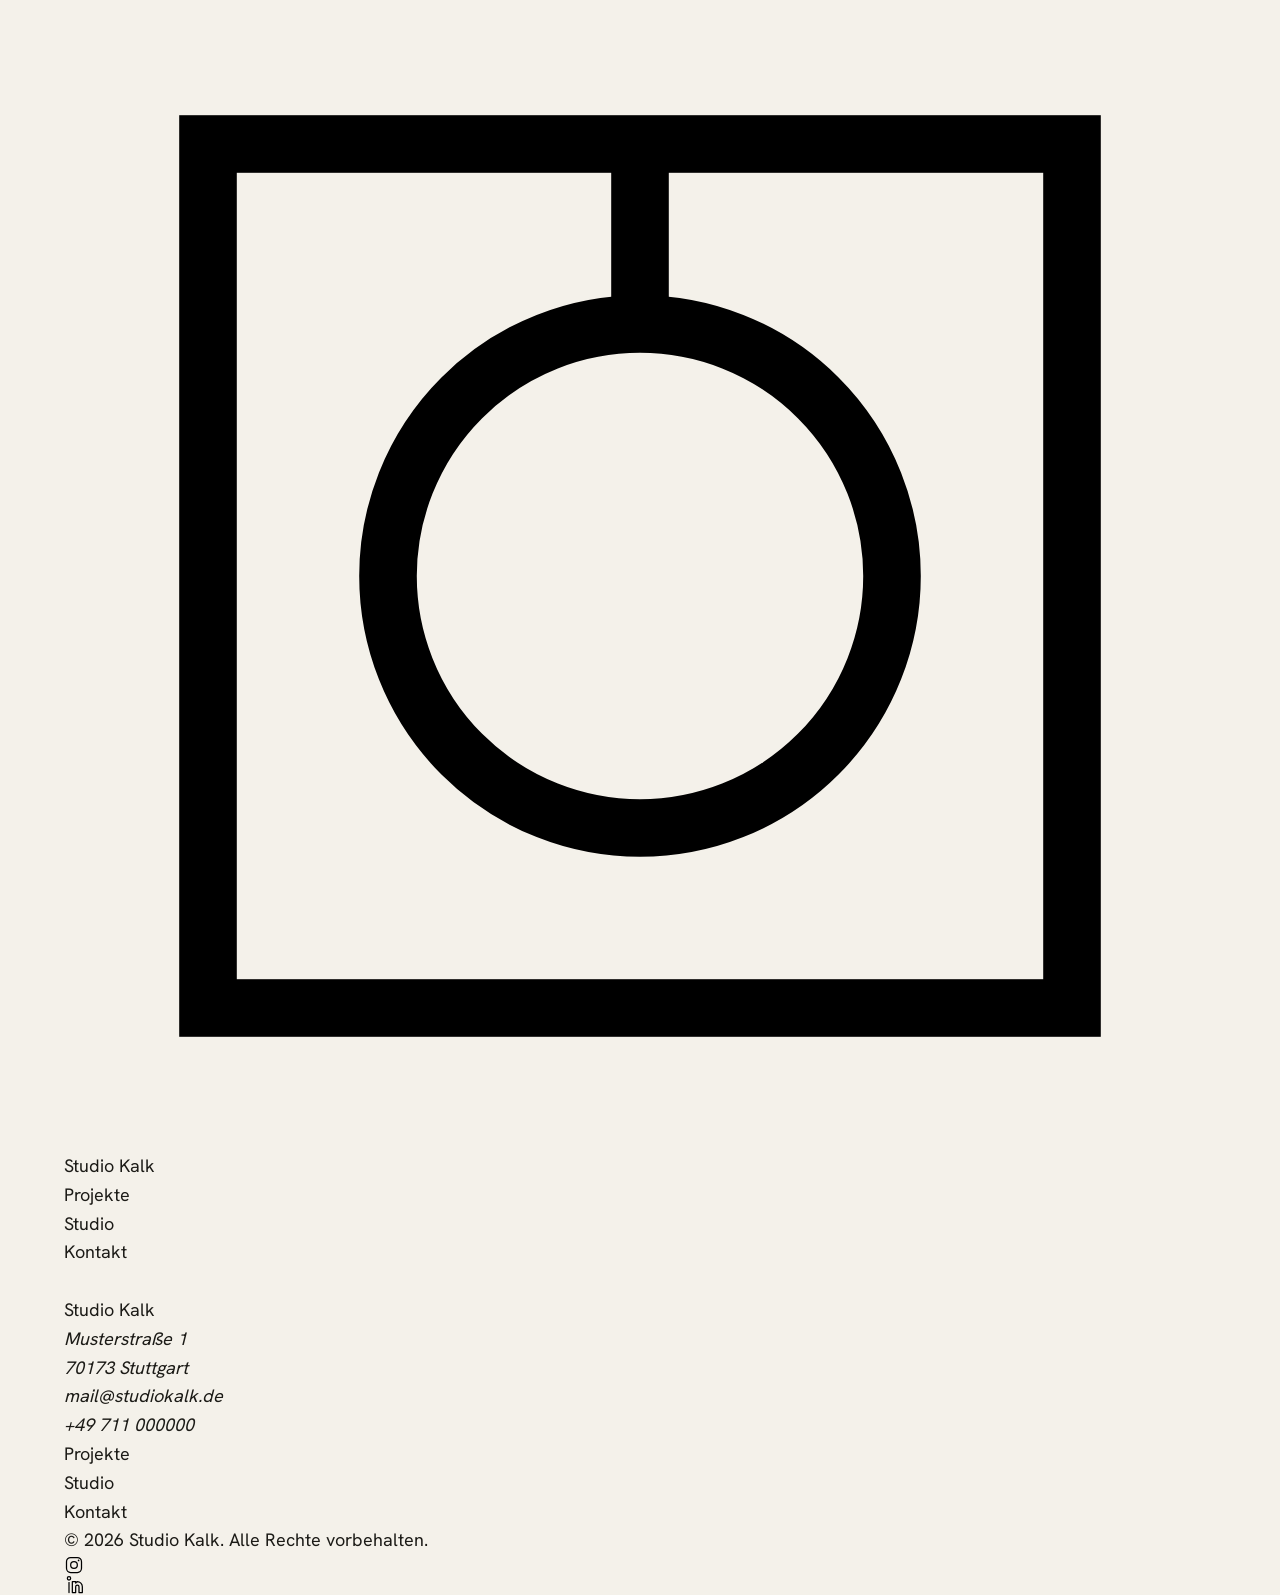
==== kontakt.html @ 5e5cde3a "Add projekte, projekt, studio and kontakt pages with shared header/footer, build homepage hero, intr" ====
<!doctype html>
<html lang="de">
  <head>
    <meta charset="UTF-8" />
    <meta name="viewport" content="width=device-width, initial-scale=1.0" />
    <title>Kontakt - Studio Kalk</title>
    <link rel="stylesheet" href="./css/fonts.css" />
    <link rel="stylesheet" href="./css/standart.css" />
    <link rel="stylesheet" href="style.css" />
  </head>
  <body>
    <!--Skip link -->
    <a href="#main" class="visually-hidden">Zum Hauptinhalt springen</a>

    <!-- Header -->
    <header class="site-header">
      <div class="container header-inner">
        <a href="index.html" class="logo">
          <img src="assets/icons/logo.svg" alt="" />
          <span>Studio Kalk</span>
        </a>
        <nav class="site-nav" aria-label="Hauptnavigation">
          <ul>
            <li><a href="projekte.html">Projekte</a></li>
            <li><a href="studio.html">Studio</a></li>
            <li><a href="kontakt.html" aria-current="page">Kontakt</a></li>
          </ul>
        </nav>

        <!-- Burger-Button (mobile)-->
        <button
          class="nav-toggle"
          aria-expanded="false"
          aria-controls="site-nav"
        >
          <img src="assets/icons/menu.svg" alt="Menü öffnen" />
        </button>
      </div>
    </header>

    <main id="main"></main>

    <!-- Footer -->

    <footer class="site-footer">
      <div class="container">
        <div class="footer-top">
          <p class="footer-brand">Studio Kalk</p>
          <address>
            Musterstraße 1<br />
            70173 Stuttgart<br />
            <a href="mailto:mail@studiokalk.de">mail@studiokalk.de</a><br />
            <a href="tel:+49711000000">+49 711 000000</a>
          </address>
          <nav aria-label="Footer-Navigation">
            <ul>
              <li><a href="projekte.html">Projekte</a></li>
              <li><a href="studio.html">Studio</a></li>
              <li><a href="kontakt.html">Kontakt</a></li>
            </ul>
          </nav>
        </div>
        <div class="footer-bottom">
          <p>&copy; 2026 Studio Kalk. Alle Rechte vorbehalten.</p>
          <ul class="socials">
            <li>
              <a href="#" aria-label="Instagram"
                ><img
                  src="assets/icons/instagram.svg"
                  alt=""
                  width="20"
                  height="20"
              /></a>
            </li>
            <li>
              <a href="#" aria-label="LinkedIn"
                ><img
                  src="assets/icons/linkedin.svg"
                  alt=""
                  width="20"
                  height="20"
              /></a>
            </li>
          </ul>
        </div>
      </div>
    </footer>
    <script src="./script/data.js"></script>
    <script src="./script/template.js"></script>
    <script src="script.js"></script>
  </body>
</html>
---- css/fonts.css ----
/* ===========================================================
   Schriften – nur die Schnitte, die das Projekt wirklich nutzt
   Display = Bricolage Grotesque (Überschriften, Logo)
   Body    = Hanken Grotesk (Fließtext, Navigation)
   =========================================================== */

/* ---------- Bricolage Grotesque ---------- */

@font-face {
  font-display: swap;
  font-family: "Bricolage Grotesque";
  font-style: normal;
  font-weight: 400;
  src: url("../assets/fonts/bricolage-grotesque-v9-latin-regular.woff2") format("woff2");
}
@font-face {
  font-display: swap;
  font-family: "Bricolage Grotesque";
  font-style: normal;
  font-weight: 500;
  src: url("../assets/fonts/bricolage-grotesque-v9-latin-500.woff2") format("woff2");
}
@font-face {
  font-display: swap;
  font-family: "Bricolage Grotesque";
  font-style: normal;
  font-weight: 600;
  src: url("../assets/fonts/bricolage-grotesque-v9-latin-600.woff2") format("woff2");
}
@font-face {
  font-display: swap;
  font-family: "Bricolage Grotesque";
  font-style: normal;
  font-weight: 700;
  src: url("../assets/fonts/bricolage-grotesque-v9-latin-700.woff2") format("woff2");
}

/* ---------- Hanken Grotesk ---------- */

@font-face {
  font-display: swap;
  font-family: "Hanken Grotesk";
  font-style: normal;
  font-weight: 400;
  src: url("../assets/fonts/hanken-grotesk-v12-latin-regular.woff2") format("woff2");
}
@font-face {
  font-display: swap;
  font-family: "Hanken Grotesk";
  font-style: normal;
  font-weight: 500;
  src: url("../assets/fonts/hanken-grotesk-v12-latin-500.woff2") format("woff2");
}
@font-face {
  font-display: swap;
  font-family: "Hanken Grotesk";
  font-style: normal;
  font-weight: 600;
  src: url("../assets/fonts/hanken-grotesk-v12-latin-600.woff2") format("woff2");
}
@font-face {
  font-display: swap;
  font-family: "Hanken Grotesk";
  font-style: normal;
  font-weight: 700;
  src: url("../assets/fonts/hanken-grotesk-v12-latin-700.woff2") format("woff2");
}
---- css/standart.css ----
/* ============================================
   1. DESIGN TOKENS  (:root-Variablen)
   ============================================ */
:root {
  /* ---- Farben: "Warmer Kalkstein / Galerie" ---- */
  --bg: #f4f1ea; /* Standard-Seitenhintergrund */
  --surface: #e9e3d8; /* jeder zweite Abschnitt, Karten */
  --hairline: #d6cebf; /* 1px-Linien, Rahmen um Bilder */
  --ink: #1c1b17; /* Text + Überschriften (warmes Fast-Schwarz) */
  --muted: #6a645a; /* Meta: Ort, Jahr, Bildunterschriften */
  --inverse: #f4f1ea; /* Text auf dunklem Grund */
  --accent: #6e5a3e; /* nur Links/Hover/kleine Details – sehr sparsam */

  /* ---- Schrift ---- */
  --font-display: "Bricolage Grotesque", "Hanken Grotesk", system-ui, sans-serif;
  --font-body: "Hanken Grotesk", system-ui, -apple-system, sans-serif;

  /* ---- Schriftgrößen (fluid: min .. ideal .. max) ---- */
  --text-xs: 0.8125rem; /* 13px – Meta, Labels */
  --text-sm: 0.9375rem; /* 15px */
  --text-base: clamp(1.0625rem, 1rem + 0.3vw, 1.125rem); /* 17–18px Fließtext */
  --text-lg: clamp(1.25rem, 1.1rem + 0.6vw, 1.5rem);
  --h3: clamp(1.5rem, 1.2rem + 1.2vw, 2.25rem); /* ~28–36px */
  --h2: clamp(2rem, 1.5rem + 2vw, 3rem); /* ~40–56px */
  --h1: clamp(2.5rem, 1.8rem + 3vw, 3.5rem);
  --display: clamp(3rem, 2rem + 6vw, 5.5rem); /* Hero-Titel ~64–88px */

  /* ---- Zeilenhöhen ---- */
  --leading-tight: 1.1; /* große Überschriften */
  --leading-snug: 1.3;
  --leading-normal: 1.6; /* Fließtext */

  /* ---- Buchstabenabstand ---- */
  --tracking-tight: -0.02em; /* Überschriften */
  --tracking-wide: 0.08em; /* Labels in GROSSBUCHSTABEN */

  /* ---- Abstände (Spacing-Skala) ---- */
  --space-3xs: 0.25rem; /*  4px */
  --space-2xs: 0.5rem; /*  8px */
  --space-xs: 0.75rem; /* 12px */
  --space-sm: 1rem; /* 16px */
  --space-md: 1.5rem; /* 24px */
  --space-lg: 2.5rem; /* 40px */
  --space-xl: 4rem; /* 64px */
  --space-2xl: 6rem; /* 96px */
  --space-3xl: 10rem; /* 160px */

  /* Abstand zwischen großen Seiten-Abschnitten (fluid) */
  --section-gap: clamp(4rem, 2rem + 10vw, 10rem);

  /* ---- Layout ---- */
  --container: 1280px; /* max. Inhaltsbreite */
  --gutter: clamp(1.25rem, 5vw, 4rem); /* Seitenrand links/rechts */
  --measure: 66ch; /* max. Textbreite für Lesbarkeit */

  /* ---- Sonstiges ---- */
  --radius: 2px; /* Architektur = kantig, fast keine Rundung */
  --border: 1px solid var(--hairline);
  --transition: 200ms ease;
  --transition-slow: 400ms ease;
}

/* ============================================
   2. RESET
   ============================================ */
*,
*::before,
*::after {
  box-sizing: border-box;
  margin: 0;
  padding: 0;
}

html {
  -webkit-text-size-adjust: 100%;
  scroll-behavior: smooth;
}

body {
  min-height: 100vh;
  background: var(--bg);
  color: var(--ink);
  font-family: var(--font-body);
  font-size: var(--text-base);
  font-weight: 400;
  line-height: var(--leading-normal);
  -webkit-font-smoothing: antialiased;
  text-rendering: optimizeLegibility;
}

/* Überschriften: Display-Font, eng, kompakt */
h1,
h2,
h3,
h4 {
  font-family: var(--font-display);
  font-weight: 500;
  line-height: var(--leading-tight);
  letter-spacing: var(--tracking-tight);
  text-wrap: balance; /* verhindert einzelne Wörter in der letzten Zeile */
}

h1 {
  font-size: var(--h1);
}
h2 {
  font-size: var(--h2);
}
h3 {
  font-size: var(--h3);
}

p {
  max-width: var(--measure);
  text-wrap: pretty;
}

/* Medien nie breiter als ihr Container */
img,
picture,
video,
svg {
  display: block;
  max-width: 100%;
  height: auto;
}

/* Formular-Elemente erben die Schrift */
input,
button,
textarea,
select {
  font: inherit;
  color: inherit;
}

button {
  background: none;
  border: none;
  cursor: pointer;
}

a {
  color: inherit;
  text-decoration: none;
}

ul,
ol {
  list-style: none;
}

/* ============================================
   3. HILFSKLASSEN
   ============================================ */

/* Zentrierter Inhalts-Container mit Seitenrand */
.container {
  width: 100%;
  max-width: var(--container);
  margin-inline: auto;
  padding-inline: var(--gutter);
}

/* Vertikaler Abstand für große Abschnitte */
.section {
  padding-block: var(--section-gap);
}

/* Nur für Screenreader sichtbar (z. B. Skip-Link, Labels) */
.visually-hidden {
  position: absolute;
  width: 1px;
  height: 1px;
  padding: 0;
  margin: -1px;
  overflow: hidden;
  clip: rect(0 0 0 0);
  white-space: nowrap;
  border: 0;
}

/* Kleines Label in Großbuchstaben (Ort · Jahr · Kategorie) */
.eyebrow {
  font-size: var(--text-xs);
  font-weight: 600;
  text-transform: uppercase;
  letter-spacing: var(--tracking-wide);
  color: var(--muted);
}

/* ============================================
   4. FOKUS & BARRIEREFREIHEIT
   ============================================ */
:focus-visible {
  outline: 2px solid var(--ink);
  outline-offset: 3px;
}

@media (prefers-reduced-motion: reduce) {
  html {
    scroll-behavior: auto;
  }
  *,
  *::before,
  *::after {
    animation-duration: 0.01ms !important;
    animation-iteration-count: 1 !important;
    transition-duration: 0.01ms !important;
  }
}
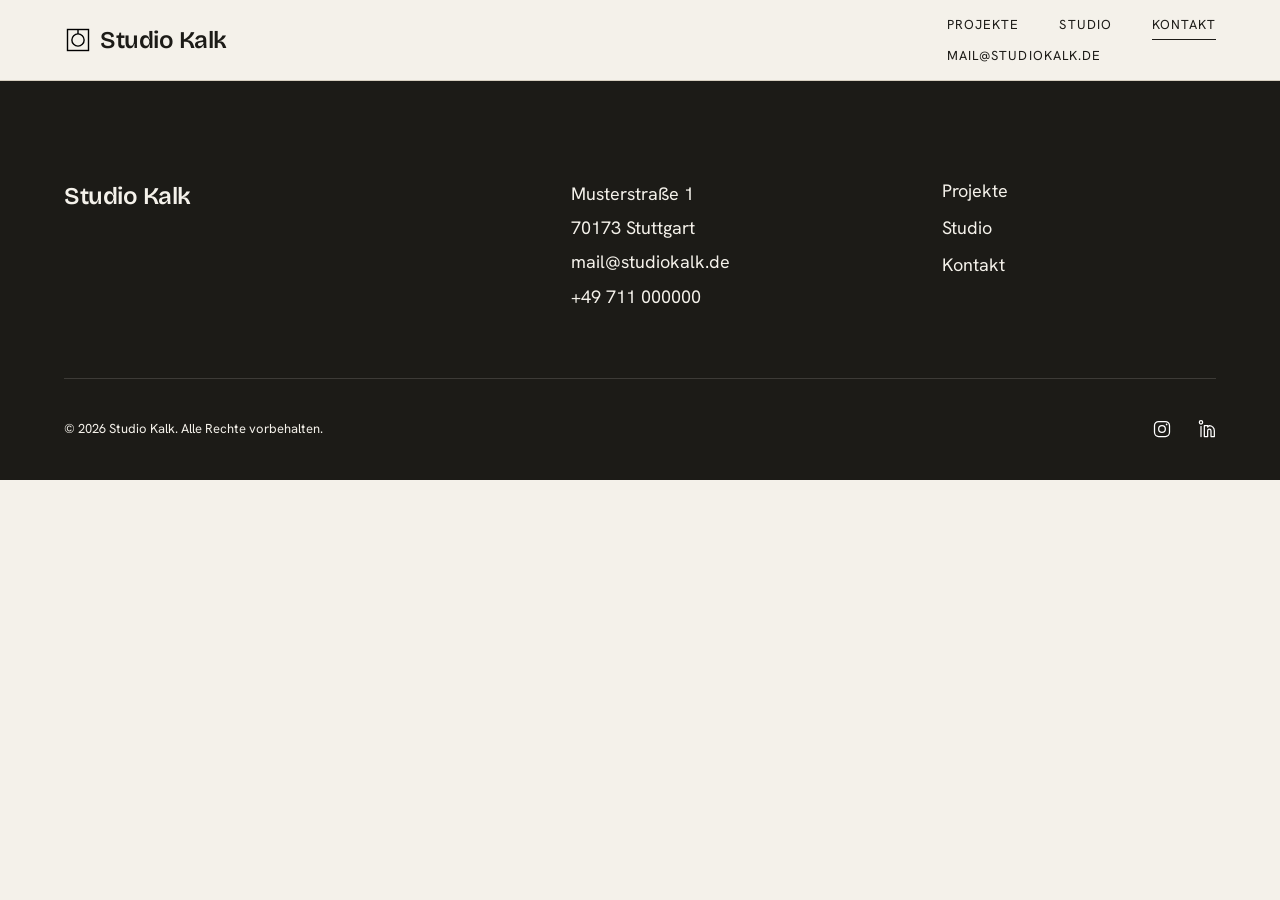
==== commit 7d210fa9: "Add mobile nav footer link to every pages's header" ====
--- a/kontakt.html
+++ b/kontakt.html
@@ -25,6 +25,9 @@
             <li><a href="studio.html">Studio</a></li>
             <li><a href="kontakt.html" aria-current="page">Kontakt</a></li>
           </ul>
+          <div class="mobile-nav-footer">
+            <a href="mailto:mail@studiokalk.de">mail@studiokalk.de</a>
+          </div>
         </nav>
 
         <!-- Burger-Button (mobile)-->
--- a/style.css
+++ b/style.css
@@ -0,0 +1,390 @@
+/* Header */
+
+.site-header {
+  position: sticky;
+  top: 0;
+  z-index: 1000;
+  background: var(--bg);
+  border-bottom: 1px solid var(--hairline);
+  transition:
+    background var(--transition),
+    border-color var(--transition);
+}
+
+.site-header.is-top {
+  background: transparent;
+  border-color: transparent;
+}
+
+.header-inner {
+  display: flex;
+  align-items: center;
+  justify-content: space-between;
+  min-height: 80px;
+}
+
+.logo {
+  display: flex;
+  align-items: center;
+  gap: var(--space-2xs);
+  font-family: var(--font-display);
+  font-weight: 600;
+  font-size: var(--text-lg);
+  letter-spacing: var(--tracking-tight);
+}
+
+.logo img {
+  height: 28px;
+  width: auto;
+}
+
+.site-nav ul {
+  display: flex;
+  gap: var(--space-lg);
+}
+
+.site-nav a {
+  position: relative;
+  display: inline-block;
+  padding-block: var(--space-3xs);
+  font-size: var(--text-xs);
+  text-transform: uppercase;
+  letter-spacing: var(--tracking-wide);
+}
+
+.site-nav a::after {
+  content: "";
+  position: absolute;
+  left: 0;
+  bottom: 0;
+  width: 100%;
+  height: 1px;
+  background: currentColor;
+  transform: scaleX(0);
+  transform-origin: left;
+  transition: transform var(--transition);
+}
+
+.site-nav a:hover::after,
+.site-nav a[aria-current="page"]::after {
+  transform: scaleX(1);
+}
+
+.nav-toggle {
+  display: none;
+  padding: var(--space-2xs);
+  margin-right: calc(-1 * var(--space-2xs));
+}
+
+/* Hero Section */
+.hero {
+  position: relative;
+  min-height: 88svh;
+  margin-top: -5rem;
+  display: flex;
+  align-items: center;
+  overflow: hidden;
+}
+
+.hero-media {
+  position: absolute;
+  inset: 0;
+  margin: 0;
+}
+
+.hero-media img {
+  width: 100%;
+  height: 100%;
+  object-fit: cover;
+}
+
+.hero .container {
+  position: relative;
+  z-index: 1;
+  padding-top: 8rem;
+  padding-bottom: var(--space-2xl);
+}
+
+.hero .eyebrow {
+  color: var(--ink);
+}
+
+.hero h1 {
+  margin-top: var(--space-sm);
+  font-size: var(--display);
+  max-width: 16ch;
+}
+
+.nav-toggle img {
+  display: block;
+  width: 24px;
+  height: 24px;
+}
+
+/* Studio-Statement */
+.section-intro .lead {
+  max-width: 30ch;
+  font-family: var(--font-display);
+  font-size: var(--h3);
+  font-weight: 400;
+  line-height: var(--leading-snug);
+  letter-spacing: var(--tracking-tight);
+}
+
+.section-intro .link-arrow {
+  margin-top: var(--space-lg);
+}
+
+/* Pfeil-Link */
+.link-arrow {
+  display: inline-flex;
+  align-items: center;
+  gap: var(--space-2xs);
+  font-size: var(--text-xs);
+  text-transform: uppercase;
+  letter-spacing: var(--tracking-wide);
+}
+
+.link-arrow img {
+  transition: transform var(--transition);
+}
+
+.link-arrow:hover img {
+  transform: translateX(4px);
+}
+
+/* Button */
+.button {
+  display: inline-block;
+  padding: var(--space-sm) var(--space-lg);
+  border: 1px solid var(--ink);
+  font-size: var(--text-xs);
+  text-transform: uppercase;
+  letter-spacing: var(--tracking-wide);
+  transition:
+    background var(--transition),
+    color var(--transition);
+}
+
+.button:hover {
+  background: var(--ink);
+  color: var(--inverse);
+}
+
+.section-cta .button {
+  margin-top: var(--space-lg);
+}
+
+/* Footer */
+.site-footer {
+  background: var(--ink);
+  color: var(--inverse);
+  padding-block: var(--space-2xl) var(--space-lg);
+}
+
+.footer-top {
+  display: grid;
+  gap: var(--space-lg);
+  padding-bottom: var(--space-xl);
+  border-bottom: 1px solid color-mix(in srgb, var(--inverse) 15%, transparent);
+}
+
+.footer-brand {
+  font-family: var(--font-display);
+  font-size: var(--text-lg);
+  font-weight: 600;
+  letter-spacing: var(--tracking-tight);
+}
+
+.site-footer address {
+  font-style: normal;
+  line-height: 1.9;
+}
+
+.footer-top nav ul {
+  display: flex;
+  flex-direction: column;
+  gap: var(--space-2xs);
+}
+
+.site-footer a {
+  transition: opacity var(--transition);
+}
+
+.site-footer a:hover {
+  opacity: 0.6;
+}
+
+.footer-bottom {
+  display: flex;
+  flex-wrap: wrap;
+  justify-content: space-between;
+  align-items: center;
+  gap: var(--space-md);
+  padding-top: var(--space-lg);
+  font-size: var(--text-xs);
+}
+
+.socials {
+  display: flex;
+  gap: var(--space-md);
+}
+
+.socials img {
+  display: block;
+  width: 20px;
+  height: 20px;
+  filter: invert(1);
+}
+
+/* Projekt-Grid + Karten */
+.project-grid {
+  display: grid;
+  gap: var(--space-lg);
+  margin-top: var(--space-xl);
+}
+
+.project-card a {
+  display: block;
+}
+
+.project-card figure {
+  margin: 0;
+  overflow: hidden;
+  background: var(--surface);
+}
+
+.project-card img {
+  display: block;
+  width: 100%;
+  aspect-ratio: 4 / 3;
+  filter: grayscale(1);
+  object-fit: cover;
+  transition: transform 200ms ease;
+}
+
+.project-card a:hover img {
+  transform: scale(1.03);
+  filter: grayscale(0);
+  transition: transform 200ms ease;
+}
+
+.project-card .eyebrow {
+  margin-top: var(--space-sm);
+}
+
+.project-card h3 {
+  margin-top: var(--space-3xs);
+  font-size: var(--h3);
+}
+
+.section-featured .link-arrow {
+  margin-top: var(--space-xl);
+}
+
+/* Project-Detailseite */
+.project-back {
+  margin-bottom: var(--space-xl);
+}
+
+.project-header {
+  max-width: 45ch;
+}
+
+.project-header h1 {
+  margin-top: var(--space-sm);
+  font-size: var(--h1);
+}
+
+.project-header .lead {
+  margin-top: var(--space-md);
+  font-size: var(--text-lg);
+  color: var(--muted);
+}
+
+.project-facts {
+  margin-top: var(--space-2xl);
+  padding-top: var(--space-lg);
+  border-top: 1px solid var(--hairline);
+  display: grid;
+  gap: var(--space-md);
+}
+
+.project-facts dt {
+  font-size: var(--text-xs);
+  text-transform: uppercase;
+  letter-spacing: var(--tracking-wide);
+  color: var(--muted);
+}
+
+.project-facts dd {
+  margin-top: var(--space-3xs);
+  font-family: var(--font-display);
+  font-size: var(--text-lg);
+}
+
+.project-text {
+  margin-top: var(--space-2xl);
+  max-width: var(--measure);
+}
+
+.project-text p + p {
+  margin-top: var(--space-md);
+}
+
+.project-gallery {
+  margin-top: var(--space-2xl);
+  display: grid;
+  gap: var(--space-md);
+}
+
+.project-gallery img {
+  width: 100%;
+  aspect-ratio: 3 / 2;
+  object-fit: cover;
+  filter: grayscale(1);
+  transition: filter 200ms ease;
+  cursor: pointer;
+}
+
+.project-gallery img:hover {
+  filter: grayscale(0);
+}
+
+/* Mobile Navigation */
+
+@media (max-width: 768px) {
+  .site-nav {
+    display: none;
+  }
+  .nav-toggle {
+    display: block;
+  }
+}
+
+@media (min-width: 768px) {
+  .footer-top {
+    grid-template-columns: 1.5fr 1fr 1fr;
+    gap: var(--space-2xl);
+    align-items: start;
+  }
+  .section-featured .project-grid {
+    grid-template-columns: repeat(3, 1fr);
+  }
+  #project-grid {
+    grid-template-columns: repeat(2, 1fr);
+    gap: var(--space-2xl) var(--space-lg);
+  }
+  .project-facts {
+    grid-template-columns: repeat(4, 1fr);
+    gap: var(--space-lg);
+  }
+  .project-gallery {
+    grid-template-columns: repeat(2, 1fr);
+    gap: var(--space-lg);
+  }
+  .project-gallery img:first-child {
+    grid-column: 1 / -1;
+    aspect-ratio: 16 / 9;
+  }
+}
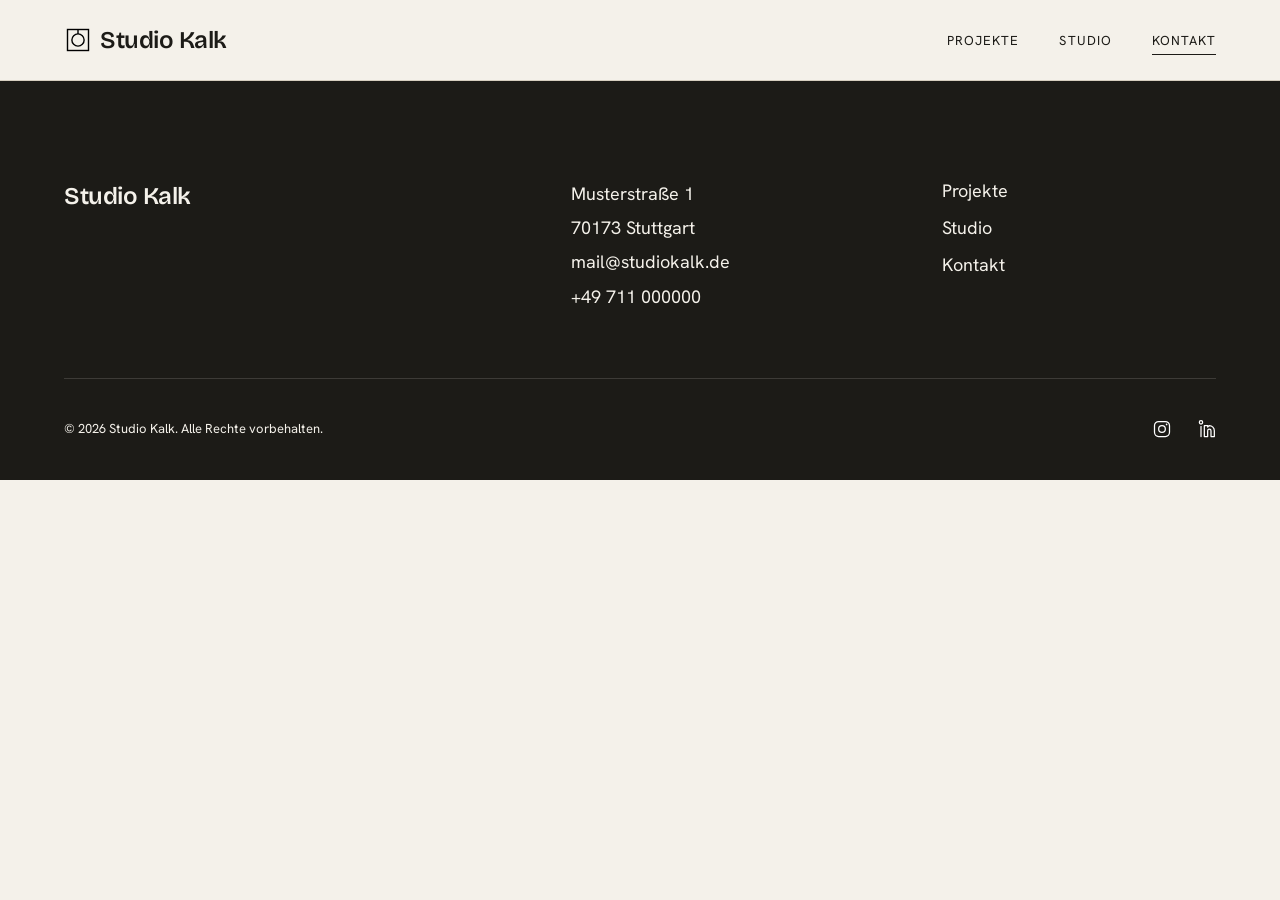
==== commit 4848d4dd: "Remove unused data.js tag from all pages" ====
--- a/kontakt.html
+++ b/kontakt.html
@@ -88,7 +88,7 @@
         </div>
       </div>
     </footer>
-    <script src="./script/data.js"></script>
+
     <script src="./script/template.js"></script>
     <script src="script.js"></script>
   </body>
--- a/style.css
+++ b/style.css
@@ -351,14 +351,62 @@
   filter: grayscale(0);
 }
 
+.mobile-nav-footer {
+  display: none;
+}
+
 /* Mobile Navigation */
 
 @media (max-width: 768px) {
   .site-nav {
     display: none;
+    position: fixed;
+    flex-direction: column;
+    justify-content: center;
+    inset: 5rem 0 0 0;
+    background: var(--bg);
+    padding: var(--space-2xl) var(--gutter);
+    overflow-y: hidden;
+    z-index: 900;
+    visibility: hidden;
+    opacity: 0;
+    transition:
+      opacity 250ms ease,
+      visibility 250ms;
   }
   .nav-toggle {
     display: block;
+  }
+  .site-header.nav-open .site-nav {
+    display: flex;
+    opacity: 1;
+    visibility: visible;
+  }
+  .site-nav ul {
+    flex-direction: column;
+    gap: var(--space-lg);
+  }
+  .nav-toggle {
+    display: block;
+  }
+  .site-nav a {
+    display: block;
+    padding-block: var(--space-sm);
+    border-bottom: 1px solid var(--hairline);
+    font-family: var(--font-display);
+    font-size: var(--h3);
+    font-weight: 500;
+    text-transform: none;
+    letter-spacing: var(--tracking-tight);
+  }
+  .site-nav a::after {
+    display: none;
+  }
+  .mobile-nav-footer {
+    display: block;
+    margin-top: var(--space-2xl);
+    font-size: var(--text-sm);
+    color: var(--muted);
   }
 }
 
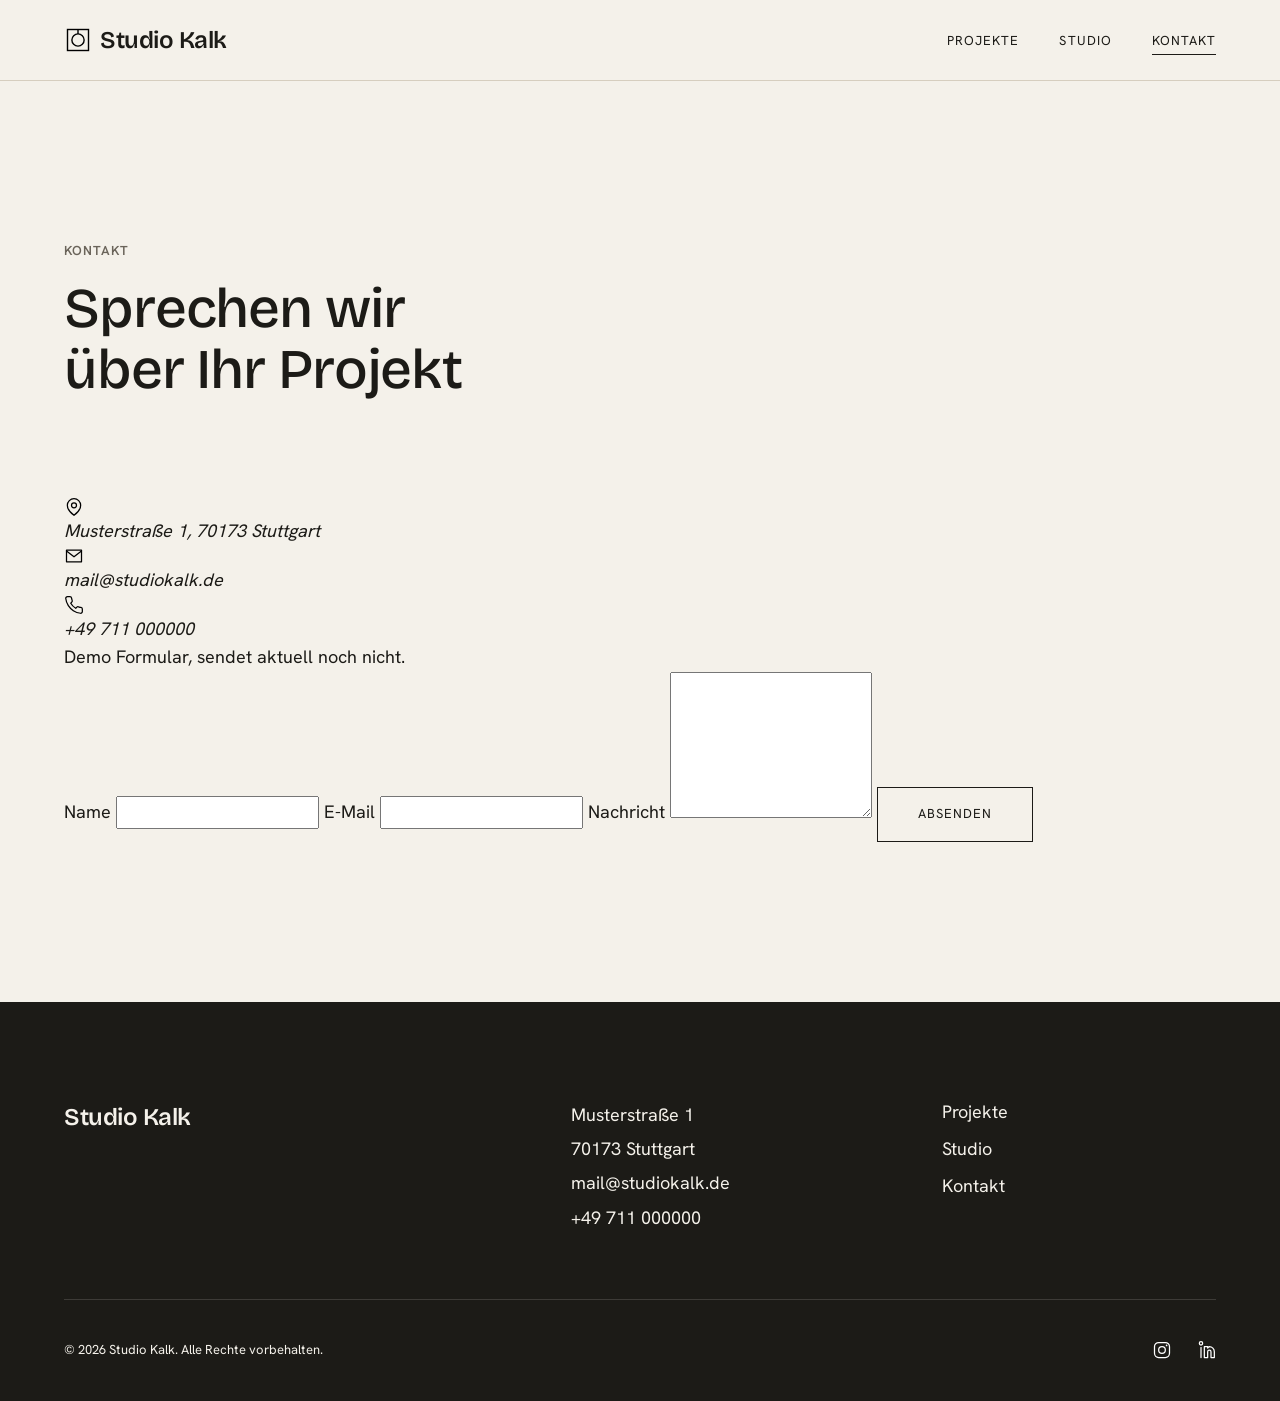
==== commit dfaa2383: "Add contact page content, Add adress block with mail/phone/pin icons, Add demo contact form" ====
--- a/kontakt.html
+++ b/kontakt.html
@@ -41,7 +41,64 @@
       </div>
     </header>
 
-    <main id="main"></main>
+    <main id="main" class="section">
+      <div class="container">
+        <header class="page-head">
+          <p class="eyebrow">Kontakt</p>
+          <h1>Sprechen wir über Ihr Projekt</h1>
+        </header>
+
+        <div class="contact-layout">
+          <!--Kontaktdaten-->
+          <address class="contact-details">
+            <p>
+              <img
+                src="./assets/icons/pin.svg"
+                alt=""
+                width="20"
+                height="20"
+              />Musterstraße 1, 70173 Stuttgart
+            </p>
+            <p>
+              <img
+                src="./assets/icons/mail.svg"
+                alt=""
+                width="20"
+                height="20"
+              />
+              <a href="mailto:mail@studiokalk.de">mail@studiokalk.de</a>
+            </p>
+            <p>
+              <img
+                src="./assets/icons/phone.svg"
+                alt=""
+                width="20"
+                height="20"
+              />
+              <a href="tel:+49711000000">+49 711 000000</a>
+            </p>
+          </address>
+
+          <!--Formular-->
+          <form class="contact-form">
+            <p class="form-note">Demo Formular, sendet aktuell noch nicht.</p>
+            <label>
+              Name
+              <input type="text" name="name" required />
+            </label>
+            <label>
+              E-Mail
+              <input type="email" name="email" required />
+            </label>
+            <label>
+              Nachricht
+              <textarea name="message" rows="5" required></textarea>
+            </label>
+            <button type="submit" class="button">Absenden</button>
+          </form>
+        </div>
+      </div>
+    </main>
 
     <!-- Footer -->
 
--- a/style.css
+++ b/style.css
@@ -353,6 +353,65 @@
 
 .mobile-nav-footer {
   display: none;
+}
+
+/* Studio-Seite */
+.page-head {
+  max-width: 40ch;
+  margin-bottom: var(--space-2xl);
+}
+
+.page-head h1 {
+  margin-top: var(--space-sm);
+  font-size: var(--h1);
+}
+
+.studio-text {
+  max-width: var(--measure);
+}
+
+.studio-text p + p {
+  margin-top: var(--space-md);
+}
+
+.studio-image {
+  margin: var(--space-2xl) 0;
+}
+
+.studio-image img {
+  width: 100%;
+  aspect-ratio: 16 / 9;
+  object-fit: cover;
+}
+
+.service-section h2 {
+  margin-bottom: var(--space-lg);
+}
+
+.studio-services {
+  display: grid;
+  gap: 0;
+  border-top: 1px solid var(--hairline);
+  counter-reset: service;
+}
+
+.studio-services li {
+  counter-increment: service;
+  display: flex;
+  align-items: baseline;
+  gap: var(--space-md);
+  padding-block: var(--space-md);
+  border-bottom: 1px solid var(--hairline);
+  font-family: var(--font-display);
+  font-size: var(--h3);
+  font-weight: 500;
+}
+
+.studio-services li::before {
+  content: counter(service, decimal-leading-zero);
+  font-family: var(--font-body);
+  font-size: var(--text-sm);
+  color: var(--muted);
 }
 
 /* Mobile Navigation */
@@ -435,4 +494,8 @@
     grid-column: 1 / -1;
     aspect-ratio: 16 / 9;
   }
-}
+  .studio-services {
+    grid-template-columns: repeat(2, 1fr);
+    column-gap: var(--space-2xl);
+  }
+}
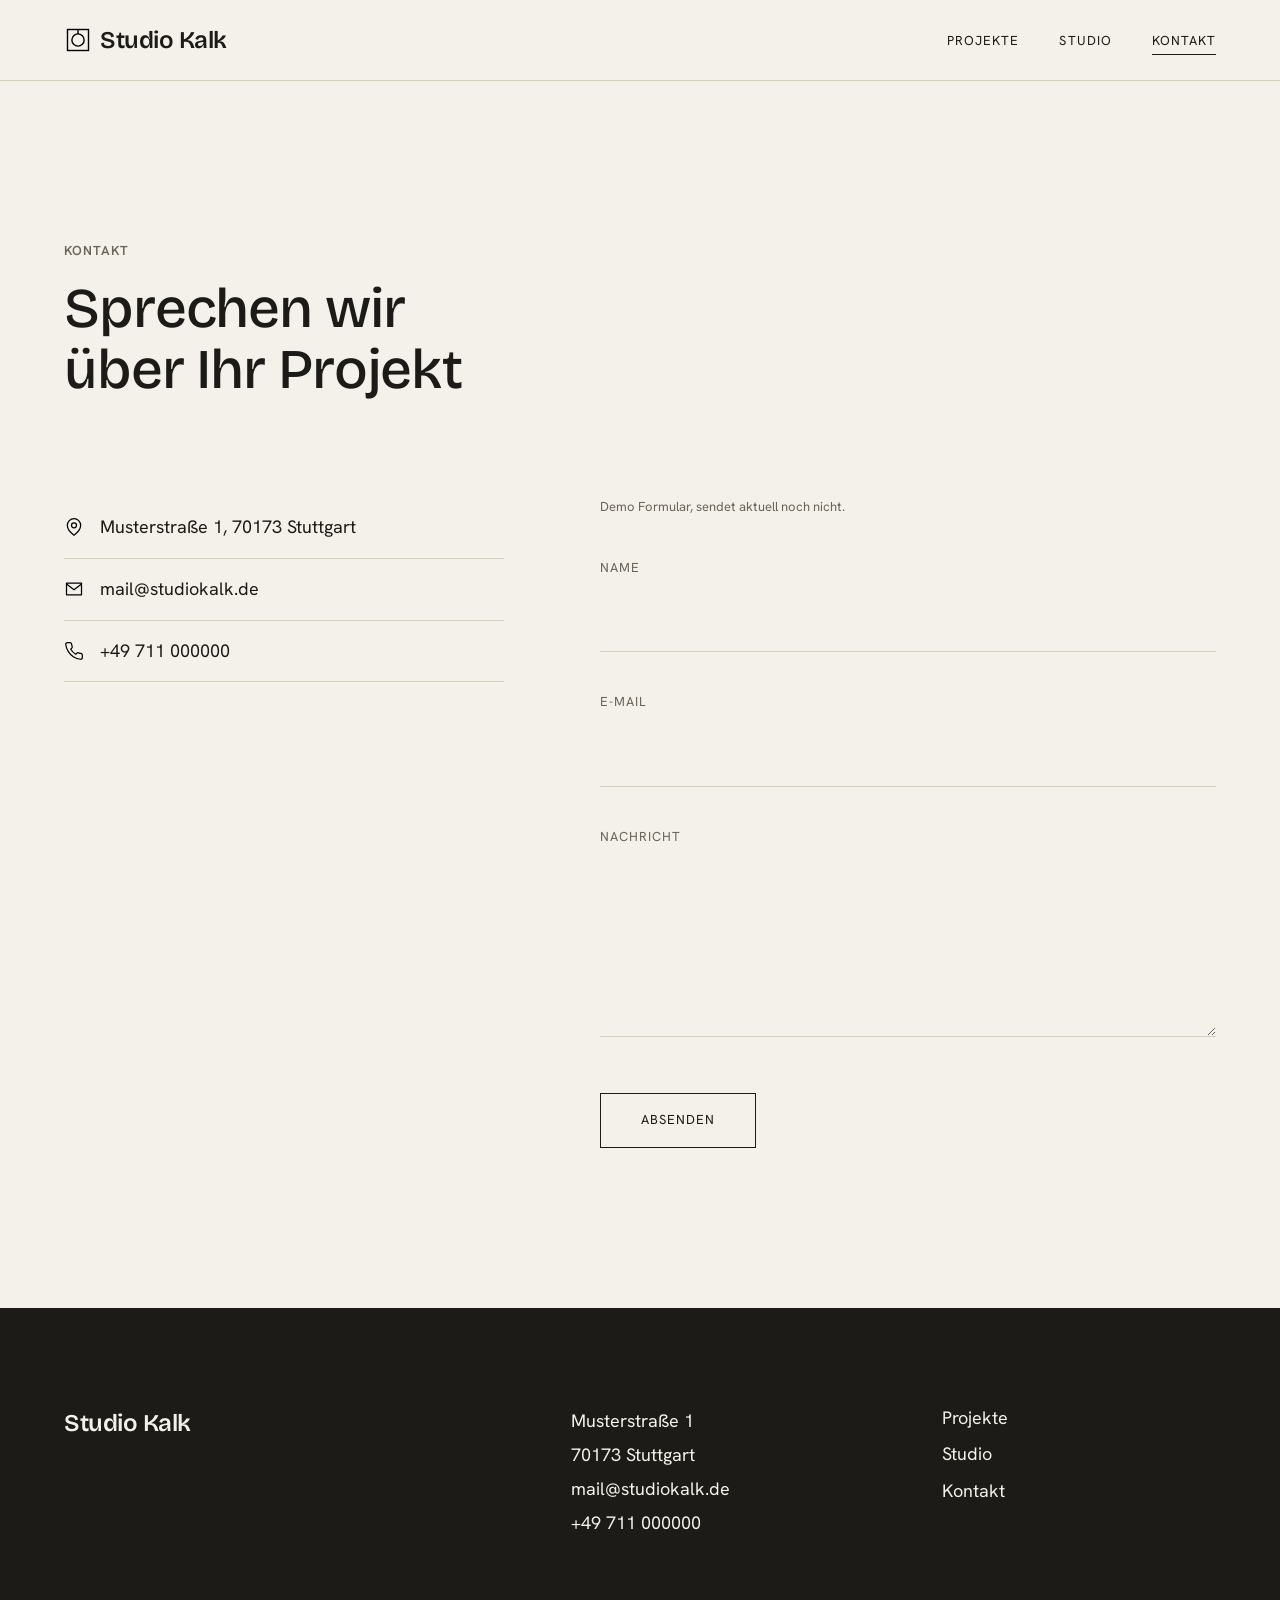
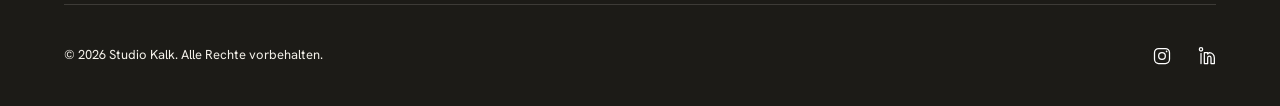
==== commit b80b6bb3: "Add favicon" ====
--- a/kontakt.html
+++ b/kontakt.html
@@ -4,6 +4,7 @@
     <meta charset="UTF-8" />
     <meta name="viewport" content="width=device-width, initial-scale=1.0" />
     <title>Kontakt - Studio Kalk</title>
+    <link rel="icon" type="image/svg+xml" href="./assets/favicon.svg" />
     <link rel="stylesheet" href="./css/fonts.css" />
     <link rel="stylesheet" href="./css/standart.css" />
     <link rel="stylesheet" href="style.css" />
--- a/style.css
+++ b/style.css
@@ -412,6 +412,76 @@
   font-family: var(--font-body);
   font-size: var(--text-sm);
   color: var(--muted);
+}
+
+/* Kontakt-Seite */
+.contact-layout {
+  display: grid;
+  gap: var(--space-2xl);
+  margin-top: var(--space-2xl);
+}
+
+address {
+  font-style: normal;
+}
+
+.contact-details p {
+  display: flex;
+  align-items: center;
+  gap: var(--space-sm);
+  padding-block: var(--space-sm);
+  border-bottom: 1px solid var(--hairline);
+}
+
+.contact-details img {
+  flex-shrink: 0;
+}
+
+.contact-form {
+  display: flex;
+  flex-direction: column;
+  gap: var(--space-lg);
+}
+
+.form-note {
+  font-size: var(--text-xs);
+  color: var(--muted);
+}
+
+.contact-form label {
+  display: flex;
+  flex-direction: column;
+  gap: var(--space-xs);
+  font-size: var(--text-xs);
+  text-transform: uppercase;
+  letter-spacing: var(--tracking-wide);
+  color: var(--muted);
+}
+
+.contact-form input,
+.contact-form textarea {
+  font-family: var(--font-body);
+  font-size: var(--text-base);
+  color: var(--ink);
+  background: transparent;
+  border: none;
+  border-bottom: 1px solid var(--hairline);
+  padding-block: var(--space-sm);
+  transition: border-color var(--transition);
+}
+
+.contact-form input:focus,
+.contact-form textarea:focus {
+  border-color: var(--ink);
+}
+
+.contact-form textarea {
+  resize: vertical;
+}
+
+.contact-form button {
+  align-self: flex-start;
+  margin-top: var(--space-sm);
 }
 
 /* Mobile Navigation */
@@ -498,4 +568,7 @@
     grid-template-columns: repeat(2, 1fr);
     column-gap: var(--space-2xl);
   }
-}
+  .contact-layout {
+    grid-template-columns: 1fr 1.4fr;
+  }
+}
